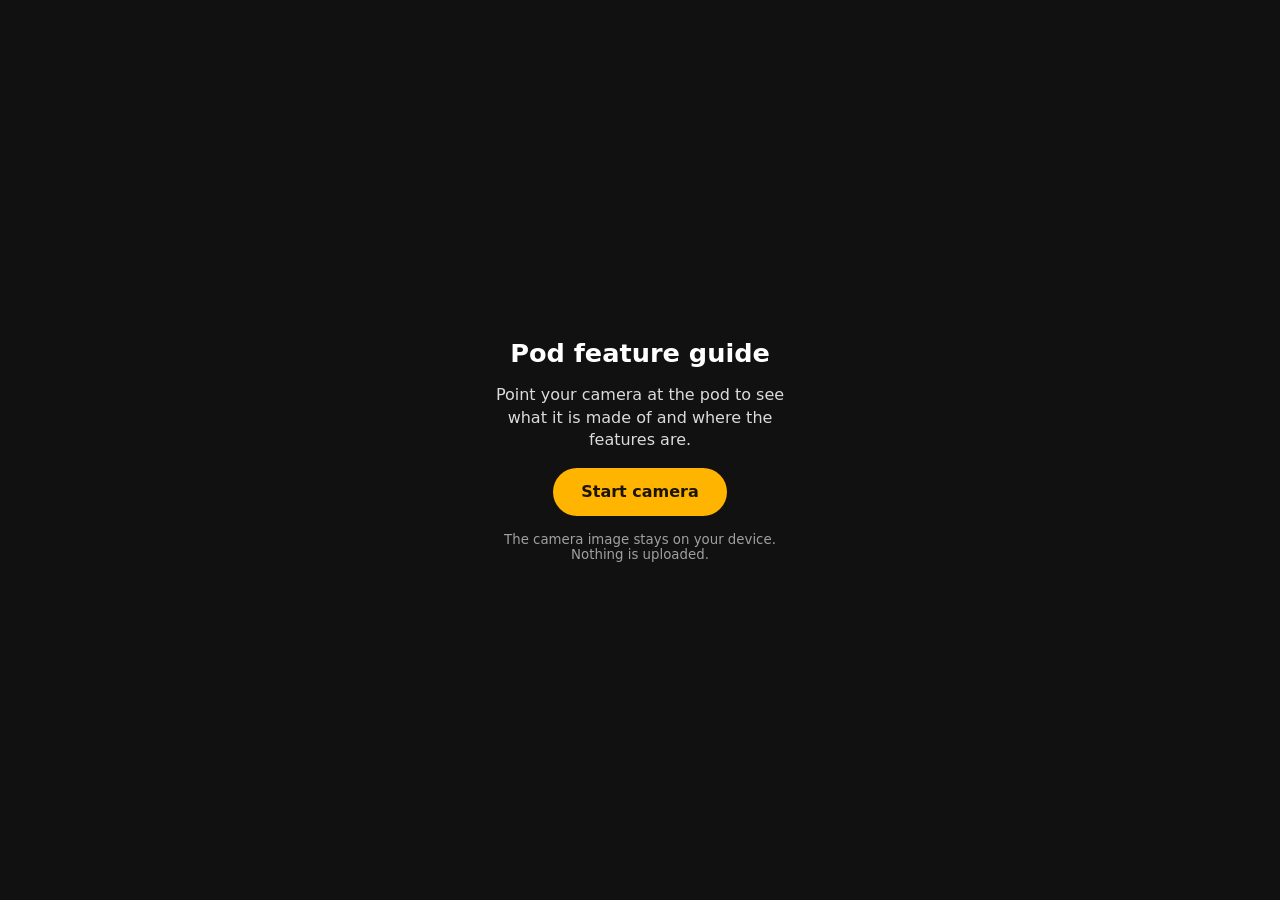
==== user/index.html @ b361db87 "Add a user page without the outline; keep the admin page with it user/index.html runs the same detec" ====
<!doctype html>
<html lang="en" data-mode="user">
<head>
  <meta charset="utf-8">
  <meta name="viewport" content="width=device-width, initial-scale=1, viewport-fit=cover">
  <meta name="theme-color" content="#111111">
  <title>Pod Feature Guide</title>
  <link rel="stylesheet" href="../css/style.css">
</head>
<body>
  <section id="start">
    <h1>Pod feature guide</h1>
    <p>Point your camera at the pod to see what it is made of and where the features are.</p>
    <button id="startBtn" type="button">Start camera</button>
    <p id="error" role="alert" hidden></p>
    <small>The camera image stays on your device. Nothing is uploaded.</small>
  </section>

  <main id="stage" hidden>
    <video id="video" playsinline muted autoplay></video>
    <canvas id="overlay"></canvas>
    <div id="hotspots"></div>

    <div id="hint" role="status"></div>
    <div class="toolbar">
      <button id="resetBtn" type="button">Scan again</button>
    </div>

    <aside id="sheet" hidden aria-live="polite">
      <button id="sheetClose" type="button" aria-label="Close">&times;</button>
      <h2 id="sheetTitle"></h2>
      <p id="sheetText"></p>
      <a id="sheetLink" target="_blank" rel="noopener">Open feature page &#8599;</a>
    </aside>
  </main>

  <script type="module" src="../js/app.js"></script>
</body>
</html>
---- css/style.css ----
:root {
  --bg: #111;
  --fg: #fff;
  --accent: #ffb400;
  --accent-fg: #1a1400;
  --glass: rgba(20, 20, 20, 0.78);
  --gutter: 16px;
}

* { box-sizing: border-box; }

html, body {
  margin: 0;
  height: 100%;
  background: var(--bg);
  color: var(--fg);
  font-family: system-ui, -apple-system, "Segoe UI", Roboto, sans-serif;
  overflow: hidden;
  overscroll-behavior: none;
}

button, a { font: inherit; }

#start {
  height: 100%;
  display: flex;
  flex-direction: column;
  align-items: center;
  justify-content: center;
  gap: 16px;
  padding: var(--gutter);
  text-align: center;
}
#start h1 { margin: 0; font-size: 1.6rem; }
#start p { margin: 0; max-width: 32ch; opacity: 0.85; line-height: 1.4; }
#start small { opacity: 0.6; max-width: 34ch; }
#error { color: #ff8a80; }

#startBtn, #resetBtn, #sheetLink {
  appearance: none;
  border: 0;
  border-radius: 999px;
  background: var(--accent);
  color: var(--accent-fg);
  font-weight: 600;
  padding: 14px 28px;
  min-height: 48px;
  text-decoration: none;
  cursor: pointer;
}

#stage { position: fixed; inset: 0; touch-action: none; }
#stage[hidden], #start[hidden], #sheet[hidden], #error[hidden] { display: none; }

#video {
  position: absolute; inset: 0;
  width: 100%; height: 100%;
  object-fit: cover;
  background: #000;
}
#overlay, #hotspots { position: absolute; inset: 0; width: 100%; height: 100%; pointer-events: none; }

#hint {
  position: absolute;
  top: max(var(--gutter), env(safe-area-inset-top));
  left: var(--gutter); right: var(--gutter);
  padding: 10px 14px;
  border-radius: 12px;
  background: var(--glass);
  text-align: center;
  font-size: 0.95rem;
  pointer-events: none;
}
#hint:empty { display: none; }

.toolbar {
  position: absolute;
  bottom: max(var(--gutter), env(safe-area-inset-bottom));
  left: var(--gutter);
}
#resetBtn { padding: 10px 18px; min-height: 44px; background: var(--glass); color: var(--fg); font-weight: 500; }

.hotspot {
  position: absolute;
  left: 0; top: 0;
  width: 44px; height: 44px;           /* comfortable tap target */
  margin: -22px 0 0 -22px;
  border: 0; padding: 0;
  border-radius: 50%;
  background: transparent;
  pointer-events: auto;
  cursor: pointer;
  will-change: transform;
}
.hotspot::before {                      /* visible dot */
  content: attr(data-n);
  position: absolute; inset: 9px;
  display: grid; place-items: center;
  border-radius: 50%;
  background: var(--accent);
  color: var(--accent-fg);
  font-weight: 700; font-size: 0.85rem;
  box-shadow: 0 0 0 2px #fff, 0 2px 8px rgba(0, 0, 0, 0.5);
}
.hotspot::after {                       /* pulse ring */
  content: "";
  position: absolute; inset: 9px;
  border-radius: 50%;
  border: 2px solid var(--accent);
  animation: pulse 1.8s ease-out infinite;
}
.hotspot.active::before { background: #fff; }
@keyframes pulse {
  from { transform: scale(1); opacity: 0.9; }
  to   { transform: scale(2.2); opacity: 0; }
}
@media (prefers-reduced-motion: reduce) { .hotspot::after { animation: none; } }

#sheet {
  position: absolute;
  left: var(--gutter); right: var(--gutter);
  bottom: max(var(--gutter), env(safe-area-inset-bottom));
  max-width: 480px;
  margin: 0 auto;
  padding: 18px 18px 18px;
  border-radius: 18px;
  background: rgba(20, 20, 20, 0.92);
  backdrop-filter: blur(8px);
  box-shadow: 0 8px 32px rgba(0, 0, 0, 0.5);
  animation: rise 0.18s ease-out;
}
#sheet h2 { margin: 0 32px 6px 0; font-size: 1.15rem; }
#sheet p { margin: 0 0 14px; line-height: 1.45; opacity: 0.88; }
#sheet a { display: inline-block; }
#sheetClose {
  position: absolute; top: 8px; right: 8px;
  width: 44px; height: 44px;
  border: 0; border-radius: 50%;
  background: transparent; color: var(--fg);
  font-size: 1.6rem; line-height: 1; cursor: pointer;
}
@keyframes rise { from { transform: translateY(16px); opacity: 0; } to { transform: none; opacity: 1; } }
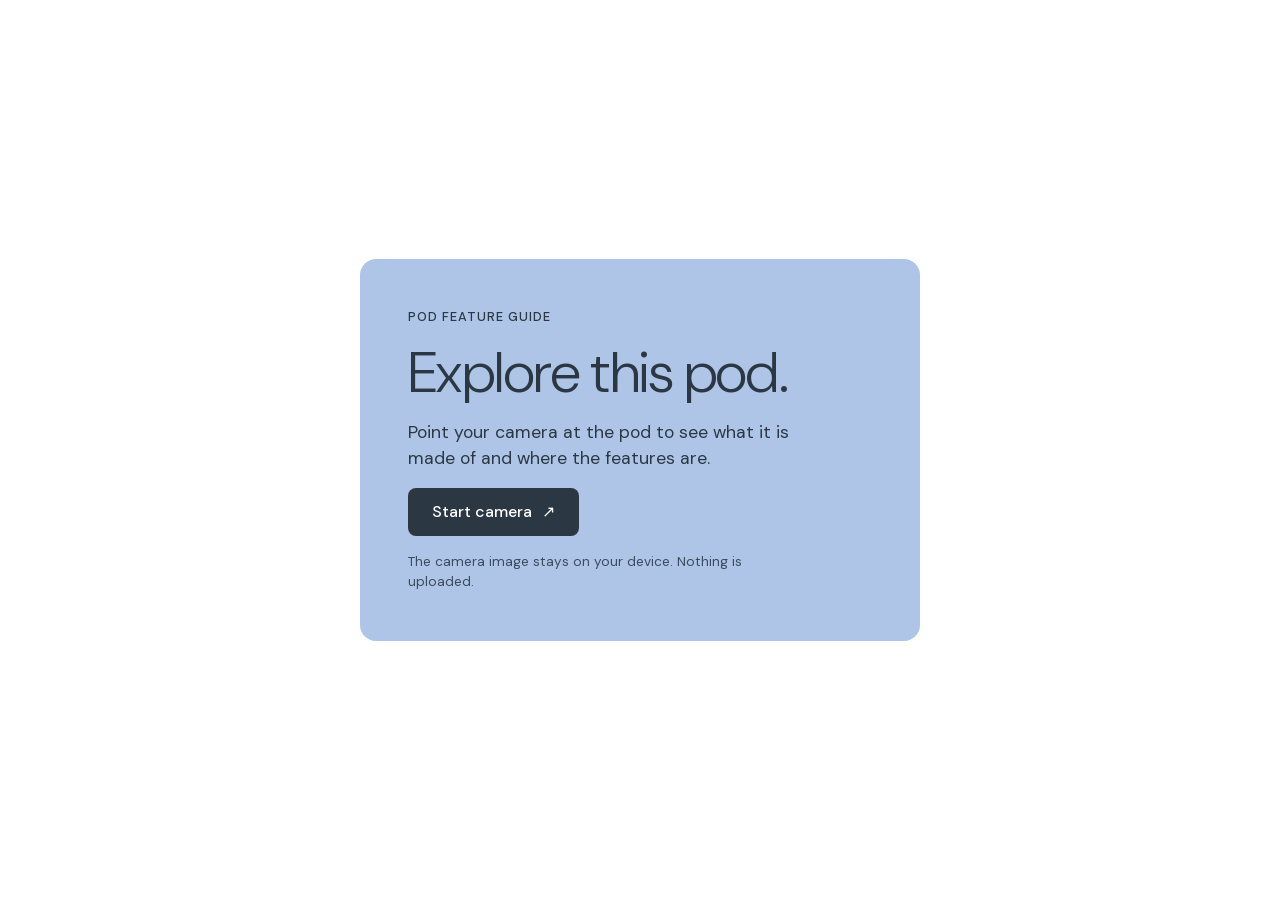
==== commit d72eba12: "Restyle the app to match silen.com White pages, slate text, pale blue-grey surfaces, a soft blue car" ====
--- a/user/index.html
+++ b/user/index.html
@@ -3,17 +3,20 @@
 <head>
   <meta charset="utf-8">
   <meta name="viewport" content="width=device-width, initial-scale=1, viewport-fit=cover">
-  <meta name="theme-color" content="#111111">
+  <meta name="theme-color" content="#ffffff">
   <title>Pod Feature Guide</title>
   <link rel="stylesheet" href="../css/style.css">
 </head>
 <body>
   <section id="start">
-    <h1>Pod feature guide</h1>
-    <p>Point your camera at the pod to see what it is made of and where the features are.</p>
-    <button id="startBtn" type="button">Start camera</button>
-    <p id="error" role="alert" hidden></p>
-    <small>The camera image stays on your device. Nothing is uploaded.</small>
+    <div class="card">
+      <p class="eyebrow">Pod feature guide</p>
+      <h1>Explore this pod.</h1>
+      <p class="lead">Point your camera at the pod to see what it is made of and where the features are.</p>
+      <button id="startBtn" type="button">Start camera <span aria-hidden="true">&#8599;</span></button>
+      <p id="error" role="alert" hidden></p>
+      <small>The camera image stays on your device. Nothing is uploaded.</small>
+    </div>
   </section>
 
   <main id="stage" hidden>
--- a/css/style.css
+++ b/css/style.css
@@ -1,10 +1,21 @@
+@import url(fonts/fonts.css);
+
+/* Look and feel follows silen.com: white pages, deep slate text, pale blue-grey surfaces, one soft blue
+   accent, 8px buttons and 16px cards, an airy geometric sans (DM Sans stands in for their PP Object Sans). */
 :root {
-  --bg: #111;
-  --fg: #fff;
-  --accent: #ffb400;
-  --accent-fg: #1a1400;
-  --glass: rgba(20, 20, 20, 0.78);
+  --ink: #2b3844;
+  --ink-2: #3b4a5c;
+  --ink-3: #6b7a89;
+  --surface: #eff2f4;
+  --line: #dde3e8;
+  --paper: #ffffff;
+  --blue: #aec5e7;
+  --blue-ink: #3366a4;
+  --r-btn: 8px;
+  --r-card: 16px;
+  --shadow: 0 6px 24px rgba(43, 56, 68, 0.18);
   --gutter: 16px;
+  --font: "DM Sans", system-ui, -apple-system, "Segoe UI", Roboto, sans-serif;
 }
 
 * { box-sizing: border-box; }
@@ -12,44 +23,92 @@
 html, body {
   margin: 0;
   height: 100%;
-  background: var(--bg);
-  color: var(--fg);
-  font-family: system-ui, -apple-system, "Segoe UI", Roboto, sans-serif;
+  background: var(--paper);
+  color: var(--ink);
+  font-family: var(--font);
+  font-size: 16px;
+  line-height: 1.5;
   overflow: hidden;
   overscroll-behavior: none;
+  -webkit-font-smoothing: antialiased;
 }
 
 button, a { font: inherit; }
+
+/* ---------- start screen ---------- */
 
 #start {
   height: 100%;
   display: flex;
-  flex-direction: column;
   align-items: center;
   justify-content: center;
+  padding: var(--gutter);
+  background: var(--paper);
+}
+#start .card {
+  width: 100%;
+  max-width: 560px;
+  padding: clamp(24px, 6vw, 48px);
+  border-radius: var(--r-card);
+  background: var(--blue);
+  display: flex;
+  flex-direction: column;
+  align-items: flex-start;
   gap: 16px;
-  padding: var(--gutter);
-  text-align: center;
-}
-#start h1 { margin: 0; font-size: 1.6rem; }
-#start p { margin: 0; max-width: 32ch; opacity: 0.85; line-height: 1.4; }
-#start small { opacity: 0.6; max-width: 34ch; }
-#error { color: #ff8a80; }
-
-#startBtn, #resetBtn, #sheetLink {
+}
+.eyebrow {
+  margin: 0;
+  font-size: 0.8rem;
+  font-weight: 500;
+  letter-spacing: 0.08em;
+  text-transform: uppercase;
+  color: var(--ink);
+}
+#start h1 {
+  margin: 0;
+  font-size: clamp(2.4rem, 11vw, 3.6rem);
+  font-weight: 300;
+  line-height: 1.05;
+  letter-spacing: -0.01em;
+}
+#start .lead { margin: 0; max-width: 34ch; font-size: 1.1rem; color: var(--ink); }
+#start .admin-note {
+  margin: 0;
+  padding: 8px 12px;
+  border-radius: var(--r-btn);
+  background: rgba(255, 255, 255, 0.55);
+  font-size: 0.9rem;
+}
+#start small { color: var(--ink-2); font-size: 0.85rem; max-width: 40ch; }
+#error { margin: 0; color: #b42318; font-weight: 500; }
+
+/* ---------- buttons ---------- */
+
+#startBtn, #sheetLink {
   appearance: none;
+  display: inline-flex;
+  align-items: center;
+  gap: 10px;
   border: 0;
-  border-radius: 999px;
-  background: var(--accent);
-  color: var(--accent-fg);
-  font-weight: 600;
-  padding: 14px 28px;
+  border-radius: var(--r-btn);
+  background: var(--ink);
+  color: #fff;
+  font-weight: 500;
+  padding: 12px 24px;
   min-height: 48px;
   text-decoration: none;
   cursor: pointer;
-}
-
-#stage { position: fixed; inset: 0; touch-action: none; }
+  transition: background 0.15s;
+}
+#startBtn:hover, #sheetLink:hover { background: #1f2a34; }
+#startBtn:focus-visible, #sheetLink:focus-visible, #resetBtn:focus-visible, #sheetClose:focus-visible, .hotspot:focus-visible {
+  outline: 3px solid var(--blue-ink);
+  outline-offset: 2px;
+}
+
+/* ---------- camera view ---------- */
+
+#stage { position: fixed; inset: 0; touch-action: none; background: #000; }
 #stage[hidden], #start[hidden], #sheet[hidden], #error[hidden] { display: none; }
 
 #video {
@@ -64,11 +123,16 @@
   position: absolute;
   top: max(var(--gutter), env(safe-area-inset-top));
   left: var(--gutter); right: var(--gutter);
-  padding: 10px 14px;
+  max-width: 480px;
+  margin: 0 auto;
+  padding: 12px 16px;
   border-radius: 12px;
-  background: var(--glass);
+  background: var(--paper);
+  color: var(--ink);
+  box-shadow: var(--shadow);
   text-align: center;
   font-size: 0.95rem;
+  font-weight: 500;
   pointer-events: none;
 }
 #hint:empty { display: none; }
@@ -78,7 +142,21 @@
   bottom: max(var(--gutter), env(safe-area-inset-bottom));
   left: var(--gutter);
 }
-#resetBtn { padding: 10px 18px; min-height: 44px; background: var(--glass); color: var(--fg); font-weight: 500; }
+#resetBtn {
+  appearance: none;
+  border: 0;
+  border-radius: var(--r-btn);
+  background: var(--surface);
+  color: var(--ink);
+  font-weight: 500;
+  padding: 12px 20px;
+  min-height: 44px;
+  cursor: pointer;
+  box-shadow: var(--shadow);
+}
+#resetBtn:hover { background: #e4e9ed; }
+
+/* ---------- numbered dots ---------- */
 
 .hotspot {
   position: absolute;
@@ -92,29 +170,31 @@
   cursor: pointer;
   will-change: transform;
 }
-.hotspot::before {                      /* visible dot */
+.hotspot::before {                      /* visible dot: white with dark numeral, readable on any picture */
   content: attr(data-n);
   position: absolute; inset: 9px;
   display: grid; place-items: center;
   border-radius: 50%;
-  background: var(--accent);
-  color: var(--accent-fg);
-  font-weight: 700; font-size: 0.85rem;
-  box-shadow: 0 0 0 2px #fff, 0 2px 8px rgba(0, 0, 0, 0.5);
+  background: var(--paper);
+  color: var(--ink);
+  font-weight: 500; font-size: 0.85rem;
+  box-shadow: 0 0 0 3px rgba(174, 197, 231, 0.9), 0 2px 10px rgba(43, 56, 68, 0.45);
 }
 .hotspot::after {                       /* pulse ring */
   content: "";
   position: absolute; inset: 9px;
   border-radius: 50%;
-  border: 2px solid var(--accent);
+  border: 2px solid var(--paper);
   animation: pulse 1.8s ease-out infinite;
 }
-.hotspot.active::before { background: #fff; }
+.hotspot.active::before { background: var(--ink); color: #fff; }
 @keyframes pulse {
   from { transform: scale(1); opacity: 0.9; }
   to   { transform: scale(2.2); opacity: 0; }
 }
-@media (prefers-reduced-motion: reduce) { .hotspot::after { animation: none; } }
+@media (prefers-reduced-motion: reduce) { .hotspot::after { animation: none; } #sheet { animation: none; } }
+
+/* ---------- feature card ---------- */
 
 #sheet {
   position: absolute;
@@ -122,21 +202,22 @@
   bottom: max(var(--gutter), env(safe-area-inset-bottom));
   max-width: 480px;
   margin: 0 auto;
-  padding: 18px 18px 18px;
-  border-radius: 18px;
-  background: rgba(20, 20, 20, 0.92);
-  backdrop-filter: blur(8px);
-  box-shadow: 0 8px 32px rgba(0, 0, 0, 0.5);
+  padding: 24px 24px 24px;
+  border-radius: var(--r-card);
+  background: var(--paper);
+  color: var(--ink);
+  box-shadow: var(--shadow);
   animation: rise 0.18s ease-out;
 }
-#sheet h2 { margin: 0 32px 6px 0; font-size: 1.15rem; }
-#sheet p { margin: 0 0 14px; line-height: 1.45; opacity: 0.88; }
-#sheet a { display: inline-block; }
+#sheet h2 { margin: 0 40px 8px 0; font-size: 1.5rem; font-weight: 400; line-height: 1.2; }
+#sheet p { margin: 0 0 16px; color: var(--ink-2); }
+#sheet p:empty { display: none; }
+#sheet a { display: inline-flex; }
 #sheetClose {
-  position: absolute; top: 8px; right: 8px;
+  position: absolute; top: 10px; right: 10px;
   width: 44px; height: 44px;
-  border: 0; border-radius: 50%;
-  background: transparent; color: var(--fg);
-  font-size: 1.6rem; line-height: 1; cursor: pointer;
+  border: 0; border-radius: var(--r-btn);
+  background: var(--surface); color: var(--ink);
+  font-size: 1.5rem; line-height: 1; cursor: pointer;
 }
 @keyframes rise { from { transform: translateY(16px); opacity: 0; } to { transform: none; opacity: 1; } }
